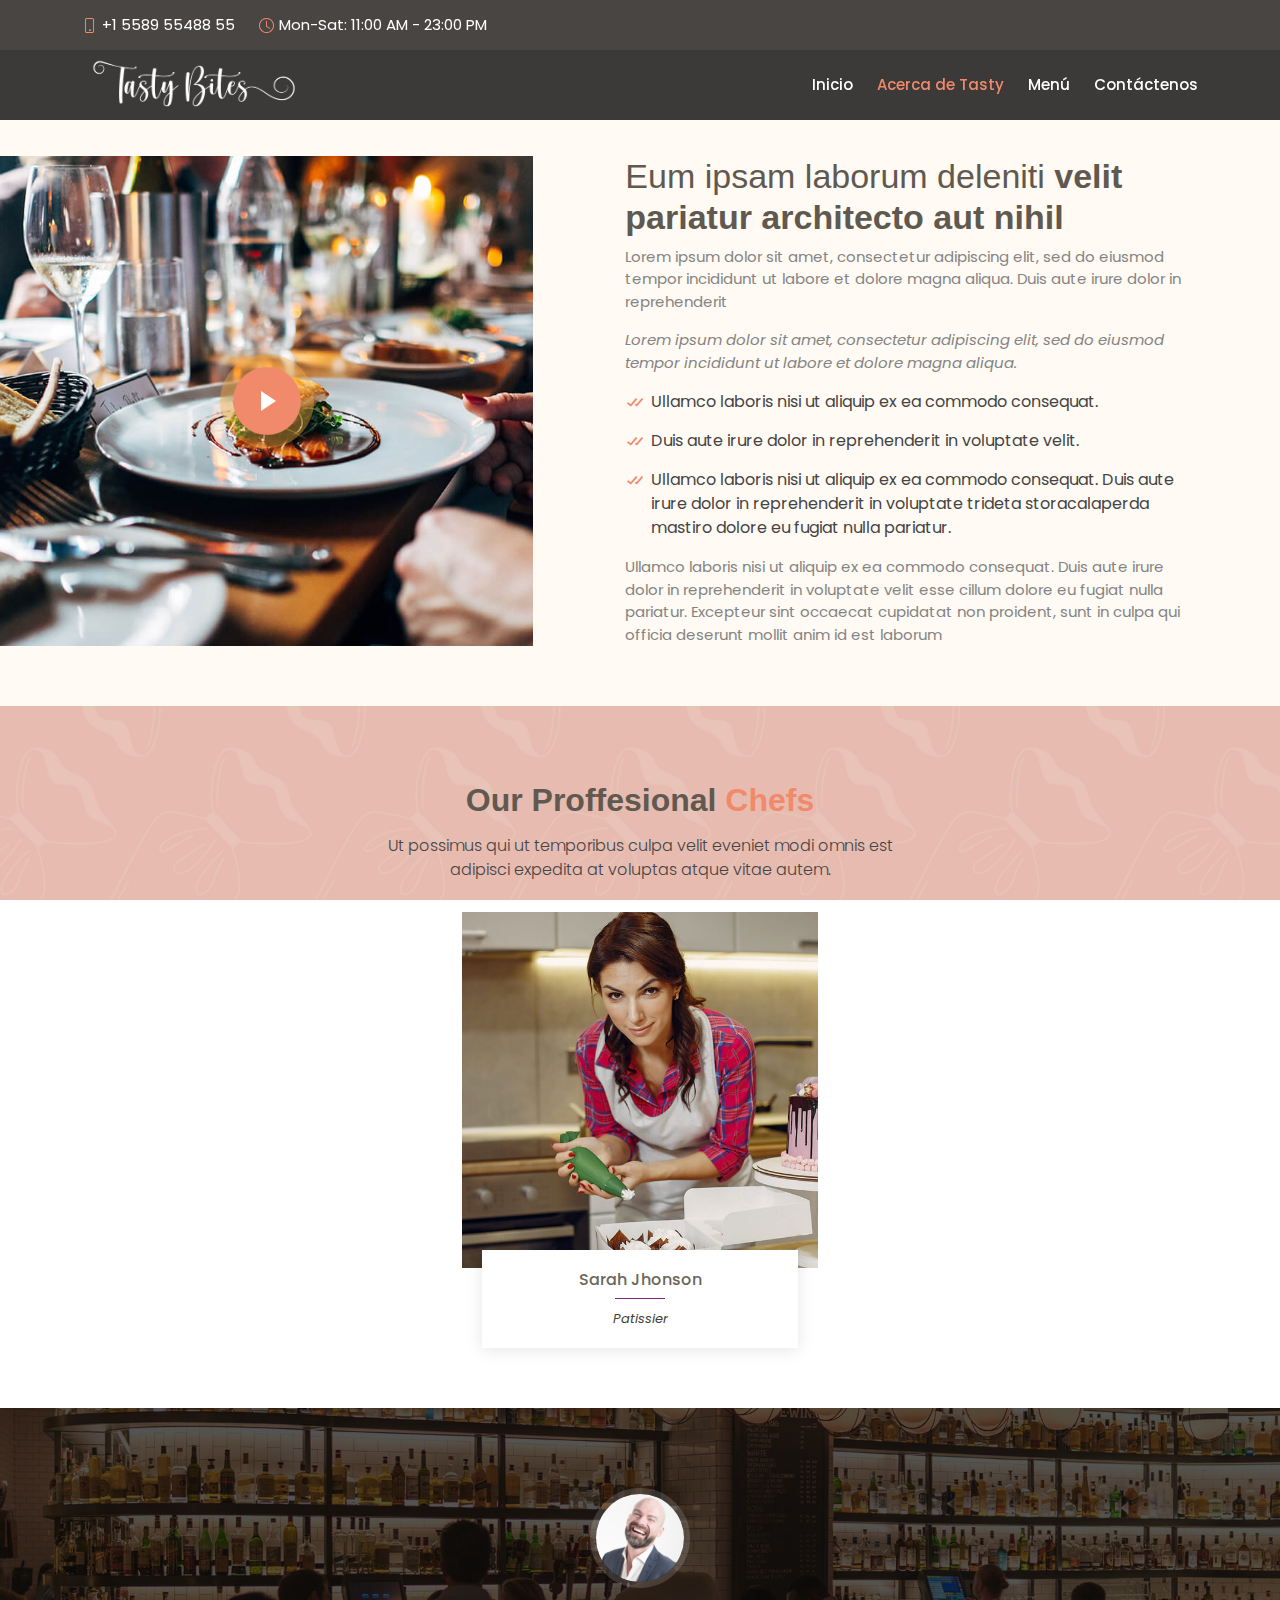
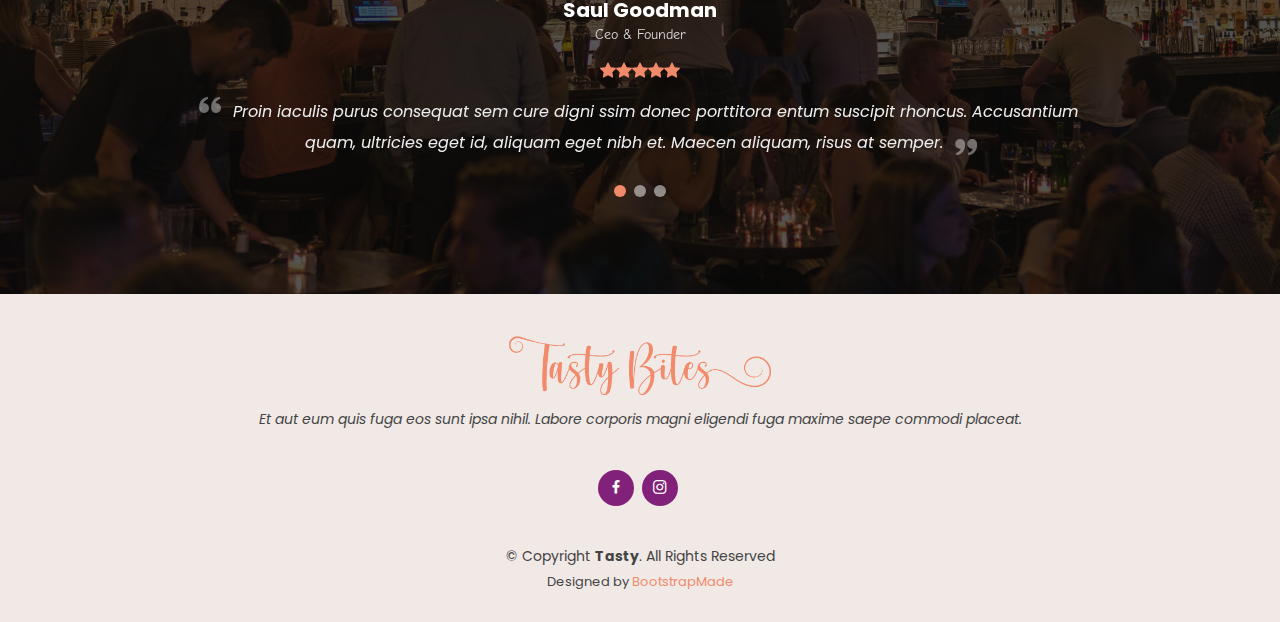
==== acerca.html @ 601a61f4 "Adding Tasty Bites Site" ====
<!DOCTYPE html>
<html lang="en">

<head>
  <meta charset="utf-8">
  <meta content="width=device-width, initial-scale=1.0" name="viewport">

  <title>Tasty Bites</title>
  <meta content="" name="description">
  <meta content="" name="keywords">

  <!-- Favicons -->
  <link href="assets/img/favicon.jpg" rel="icon">
  <link href="assets/img/apple-touch-icon.jpg" rel="apple-touch-icon">

  <!-- Google Fonts -->
  <link href="https://fonts.googleapis.com/css?family=Poppins:300,300i,400,400i,600,600i,700,700i|Satisfy|Comic+Neue:300,300i,400,400i,700,700i" rel="stylesheet">

  <!-- Vendor CSS Files -->
  <link href="assets/vendor/animate.css/animate.min.css" rel="stylesheet">
  <link href="assets/vendor/bootstrap/css/bootstrap.min.css" rel="stylesheet">
  <link href="assets/vendor/bootstrap-icons/bootstrap-icons.css" rel="stylesheet">
  <link href="assets/vendor/boxicons/css/boxicons.min.css" rel="stylesheet">
  <link href="assets/vendor/glightbox/css/glightbox.min.css" rel="stylesheet">
  <link href="assets/vendor/swiper/swiper-bundle.min.css" rel="stylesheet">

  <!-- Template Main CSS File -->
  <link href="assets/css/style.css" rel="stylesheet">

</head>

<body>

  <!-- ======= Top Bar ======= -->
  <section id="topbar" class="d-flex align-items-center fixed-top ">
    <div class="container-fluid container-xl d-flex align-items-center justify-content-center justify-content-lg-start">
      <i class="bi bi-phone d-flex align-items-center"><span>+1 5589 55488 55</span></i>
      <i class="bi bi-clock ms-4 d-none d-lg-flex align-items-center"><span>Mon-Sat: 11:00 AM - 23:00 PM</span></i>
    </div>
  </section>

  <!-- ======= Header ======= -->
  <header id="header" class="fixed-top d-flex align-items-center ">
    <div class="container-fluid container-xl d-flex align-items-center justify-content-between">

      <div class="logo me-auto">
        <a href="index.html"><img src="assets/img/Tasty_Bites_Header_Logo.png" alt="" class="img-fluid"></a>
      </div>

      <nav id="navbar" class="navbar order-last order-lg-0">
        <ul>
          <li><a class="nav-link scrollto " href="index.html">Inicio</a></li>
          <li><a class="nav-link scrollto" href="#about">Acerca de Tasty</a></li>
          <li><a class="nav-link scrollto" href="menu.html">Menú</a></li>
          <li><a class="nav-link scrollto" href="contacto.html">Contáctenos</a></li>
        </ul>
        <i class="bi bi-list mobile-nav-toggle"></i>
      </nav><!-- .navbar -->

    </div>
  </header><!-- End Header -->

  <main id="main">

    <!-- ======= About Section ======= -->
    <section id="about" class="about">
      <div class="container-fluid pt-5">

        <div class="row pt-5">

          <div class="col-lg-5 align-items-stretch video-box" style='background-image: url("assets/img/about.jpg");'>
            <a href="https://www.youtube.com/watch?v=jDDaplaOz7Q" class="venobox play-btn mb-4" data-vbtype="video" data-autoplay="true"></a>
          </div>

          <div class="col-lg-7 d-flex flex-column justify-content-center align-items-stretch">

            <div class="content">
              <h3>Eum ipsam laborum deleniti <strong>velit pariatur architecto aut nihil</strong></h3>
              <p>
                Lorem ipsum dolor sit amet, consectetur adipiscing elit, sed do eiusmod tempor incididunt ut labore et dolore magna aliqua. Duis aute irure dolor in reprehenderit
              </p>
              <p class="fst-italic">
                Lorem ipsum dolor sit amet, consectetur adipiscing elit, sed do eiusmod tempor incididunt ut labore et dolore
                magna aliqua.
              </p>
              <ul>
                <li><i class="bx bx-check-double"></i> Ullamco laboris nisi ut aliquip ex ea commodo consequat.</li>
                <li><i class="bx bx-check-double"></i> Duis aute irure dolor in reprehenderit in voluptate velit.</li>
                <li><i class="bx bx-check-double"></i> Ullamco laboris nisi ut aliquip ex ea commodo consequat. Duis aute irure dolor in reprehenderit in voluptate trideta storacalaperda mastiro dolore eu fugiat nulla pariatur.</li>
              </ul>
              <p>
                Ullamco laboris nisi ut aliquip ex ea commodo consequat. Duis aute irure dolor in reprehenderit in voluptate
                velit esse cillum dolore eu fugiat nulla pariatur. Excepteur sint occaecat cupidatat non proident, sunt in
                culpa qui officia deserunt mollit anim id est laborum
              </p>
            </div>

          </div>

        </div>

      </div>
    </section><!-- End About Section -->

    <!-- ======= Chefs Section ======= -->
    <section id="chefs" class="chefs">
      <div class="container">

        <div class="section-title">
          <h2>Our Proffesional <span>Chefs</span></h2>
          <p>Ut possimus qui ut temporibus culpa velit eveniet modi omnis est adipisci expedita at voluptas atque vitae autem.</p>
        </div>

        <div class="row justify-content-center">

          <div class="col-lg-4 col-md-6">
            <div class="member">
              <div class="pic"><img src="assets/img/chefs/chefs-2.jpg" class="img-fluid" alt=""></div>
              <div class="member-info">
                <h4>Sarah Jhonson</h4>
                <span>Patissier</span>
              </div>
            </div>
          </div>

        </div>

      </div>
    </section><!-- End Chefs Section -->

    <!-- ======= Testimonials Section ======= -->
    <section id="testimonials" class="testimonials">
      <div class="container position-relative">

        <div class="testimonials-slider swiper" data-aos="fade-up" data-aos-delay="100">
          <div class="swiper-wrapper">

            <div class="swiper-slide">
              <div class="testimonial-item">
                <img src="assets/img/testimonials/testimonials-1.jpg" class="testimonial-img" alt="">
                <h3>Saul Goodman</h3>
                <h4>Ceo &amp; Founder</h4>
                <div class="stars">
                  <i class="bi bi-star-fill"></i><i class="bi bi-star-fill"></i><i class="bi bi-star-fill"></i><i class="bi bi-star-fill"></i><i class="bi bi-star-fill"></i>
                </div>
                <p>
                  <i class="bx bxs-quote-alt-left quote-icon-left"></i>
                  Proin iaculis purus consequat sem cure digni ssim donec porttitora entum suscipit rhoncus. Accusantium quam, ultricies eget id, aliquam eget nibh et. Maecen aliquam, risus at semper.
                  <i class="bx bxs-quote-alt-right quote-icon-right"></i>
                </p>
              </div>
            </div><!-- End testimonial item -->

            <div class="swiper-slide">
              <div class="testimonial-item">
                <img src="assets/img/testimonials/testimonials-2.jpg" class="testimonial-img" alt="">
                <h3>Sara Wilsson</h3>
                <h4>Designer</h4>
                <div class="stars">
                  <i class="bi bi-star-fill"></i><i class="bi bi-star-fill"></i><i class="bi bi-star-fill"></i><i class="bi bi-star-fill"></i><i class="bi bi-star-fill"></i>
                </div>
                <p>
                  <i class="bx bxs-quote-alt-left quote-icon-left"></i>
                  Export tempor illum tamen malis malis eram quae irure esse labore quem cillum quid cillum eram malis quorum velit fore eram velit sunt aliqua noster fugiat irure amet legam anim culpa.
                  <i class="bx bxs-quote-alt-right quote-icon-right"></i>
                </p>
              </div>
            </div><!-- End testimonial item -->

            <div class="swiper-slide">
              <div class="testimonial-item">
                <img src="assets/img/testimonials/testimonials-3.jpg" class="testimonial-img" alt="">
                <h3>Jena Karlis</h3>
                <h4>Store Owner</h4>
                <div class="stars">
                  <i class="bi bi-star-fill"></i><i class="bi bi-star-fill"></i><i class="bi bi-star-fill"></i><i class="bi bi-star-fill"></i><i class="bi bi-star-fill"></i>
                </div>
                <p>
                  <i class="bx bxs-quote-alt-left quote-icon-left"></i>
                  Enim nisi quem export duis labore cillum quae magna enim sint quorum nulla quem veniam duis minim tempor labore quem eram duis noster aute amet eram fore quis sint minim.
                  <i class="bx bxs-quote-alt-right quote-icon-right"></i>
                </p>
              </div>
            </div><!-- End testimonial item -->

          </div>
          <div class="swiper-pagination"></div>
        </div>

      </div>
    </section><!-- End Testimonials Section -->

  </main><!-- End #main -->

  <!-- ======= Footer ======= -->
  <footer id="footer">
    <div class="container">
      <div class="logo me-auto">
        <a href="index.html"><img src="assets/img/Tasty_Bites_Footer_Logo.png" alt="" class="img-fluid"></a>
      </div>
      <p>Et aut eum quis fuga eos sunt ipsa nihil. Labore corporis magni eligendi fuga maxime saepe commodi placeat.</p>
      <div class="social-links">
        <a href="#" class="facebook"><i class="bx bxl-facebook"></i></a>
        <a href="#" class="instagram"><i class="bx bxl-instagram"></i></a>
      </div>
      <div class="copyright">
        &copy; Copyright <strong><span>Tasty</span></strong>. All Rights Reserved
      </div>
      <div class="credits">
        Designed by <a href="https://bootstrapmade.com/">BootstrapMade</a>
      </div>
    </div>
  </footer><!-- End Footer -->

  <a href="#" class="back-to-top d-flex align-items-center justify-content-center"><i class="bi bi-arrow-up-short"></i></a>

  <!-- Vendor JS Files -->
  <script src="assets/vendor/bootstrap/js/bootstrap.bundle.min.js"></script>
  <script src="assets/vendor/glightbox/js/glightbox.min.js"></script>
  <script src="assets/vendor/isotope-layout/isotope.pkgd.min.js"></script>
  <script src="assets/vendor/swiper/swiper-bundle.min.js"></script>
  <script src="assets/vendor/php-email-form/validate.js"></script>

  <!-- Template Main JS File -->
  <script src="assets/js/main.js"></script>

</body>

</html>
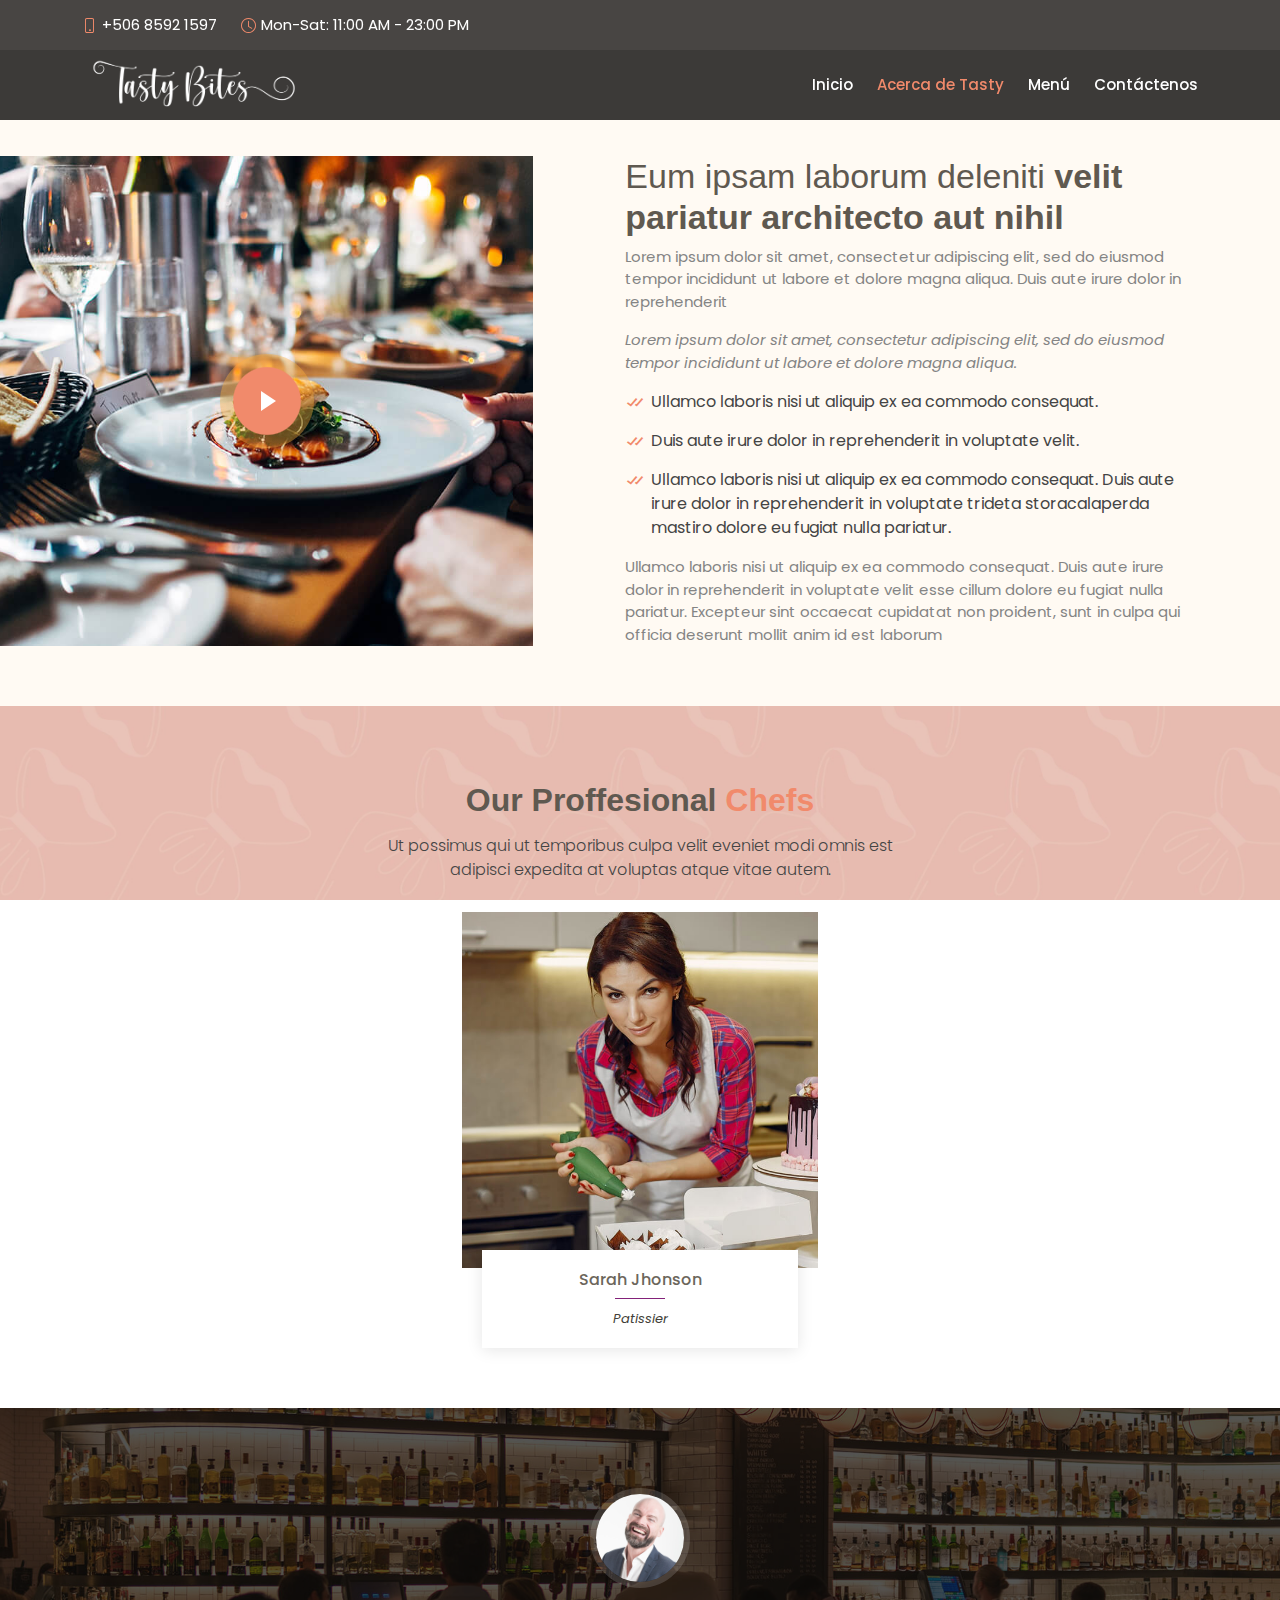
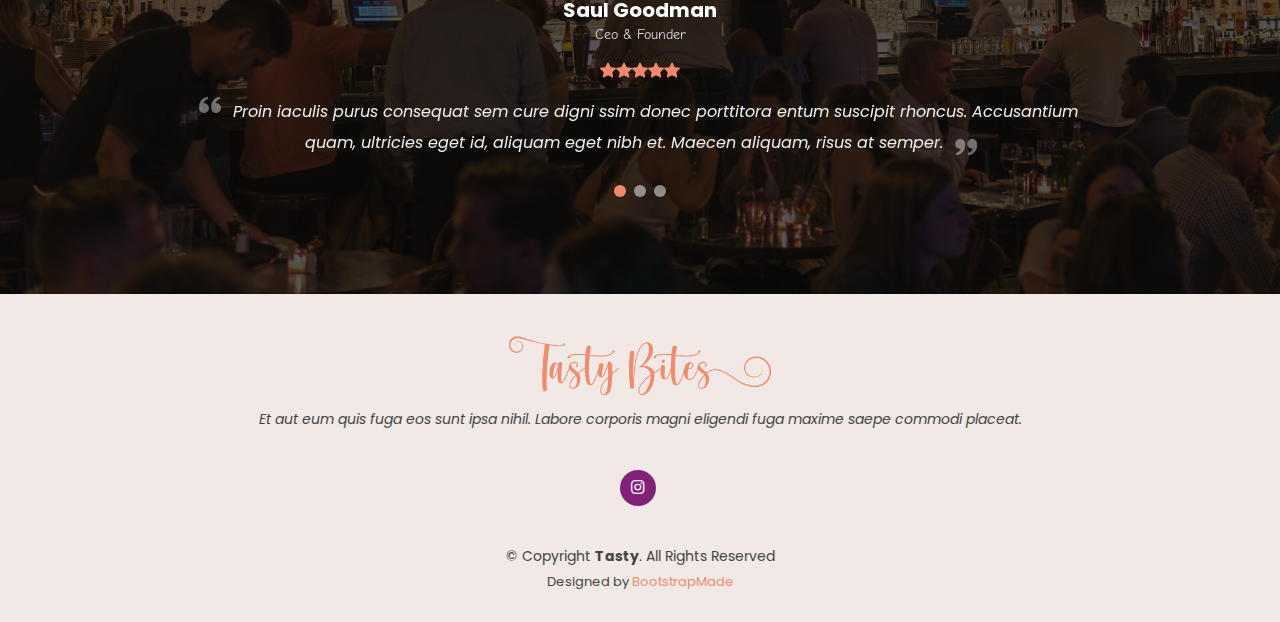
==== commit 5a66e15f: "Rest API" ====
--- a/acerca.html
+++ b/acerca.html
@@ -34,7 +34,7 @@
   <!-- ======= Top Bar ======= -->
   <section id="topbar" class="d-flex align-items-center fixed-top ">
     <div class="container-fluid container-xl d-flex align-items-center justify-content-center justify-content-lg-start">
-      <i class="bi bi-phone d-flex align-items-center"><span>+1 5589 55488 55</span></i>
+      <i class="bi bi-phone d-flex align-items-center"><span>+506 8592 1597</span></i>
       <i class="bi bi-clock ms-4 d-none d-lg-flex align-items-center"><span>Mon-Sat: 11:00 AM - 23:00 PM</span></i>
     </div>
   </section>
@@ -200,8 +200,7 @@
       </div>
       <p>Et aut eum quis fuga eos sunt ipsa nihil. Labore corporis magni eligendi fuga maxime saepe commodi placeat.</p>
       <div class="social-links">
-        <a href="#" class="facebook"><i class="bx bxl-facebook"></i></a>
-        <a href="#" class="instagram"><i class="bx bxl-instagram"></i></a>
+        <a href="https://www.instagram.com/tastybites_cr/" target="_blank" class="instagram"><i class="bx bxl-instagram"></i></a>
       </div>
       <div class="copyright">
         &copy; Copyright <strong><span>Tasty</span></strong>. All Rights Reserved
--- a/assets/css/style.css
+++ b/assets/css/style.css
@@ -1509,5 +1509,6 @@
 }
 
 #map {
-  height: 100%;
+  width: 100%;
+  height: 300px;
 }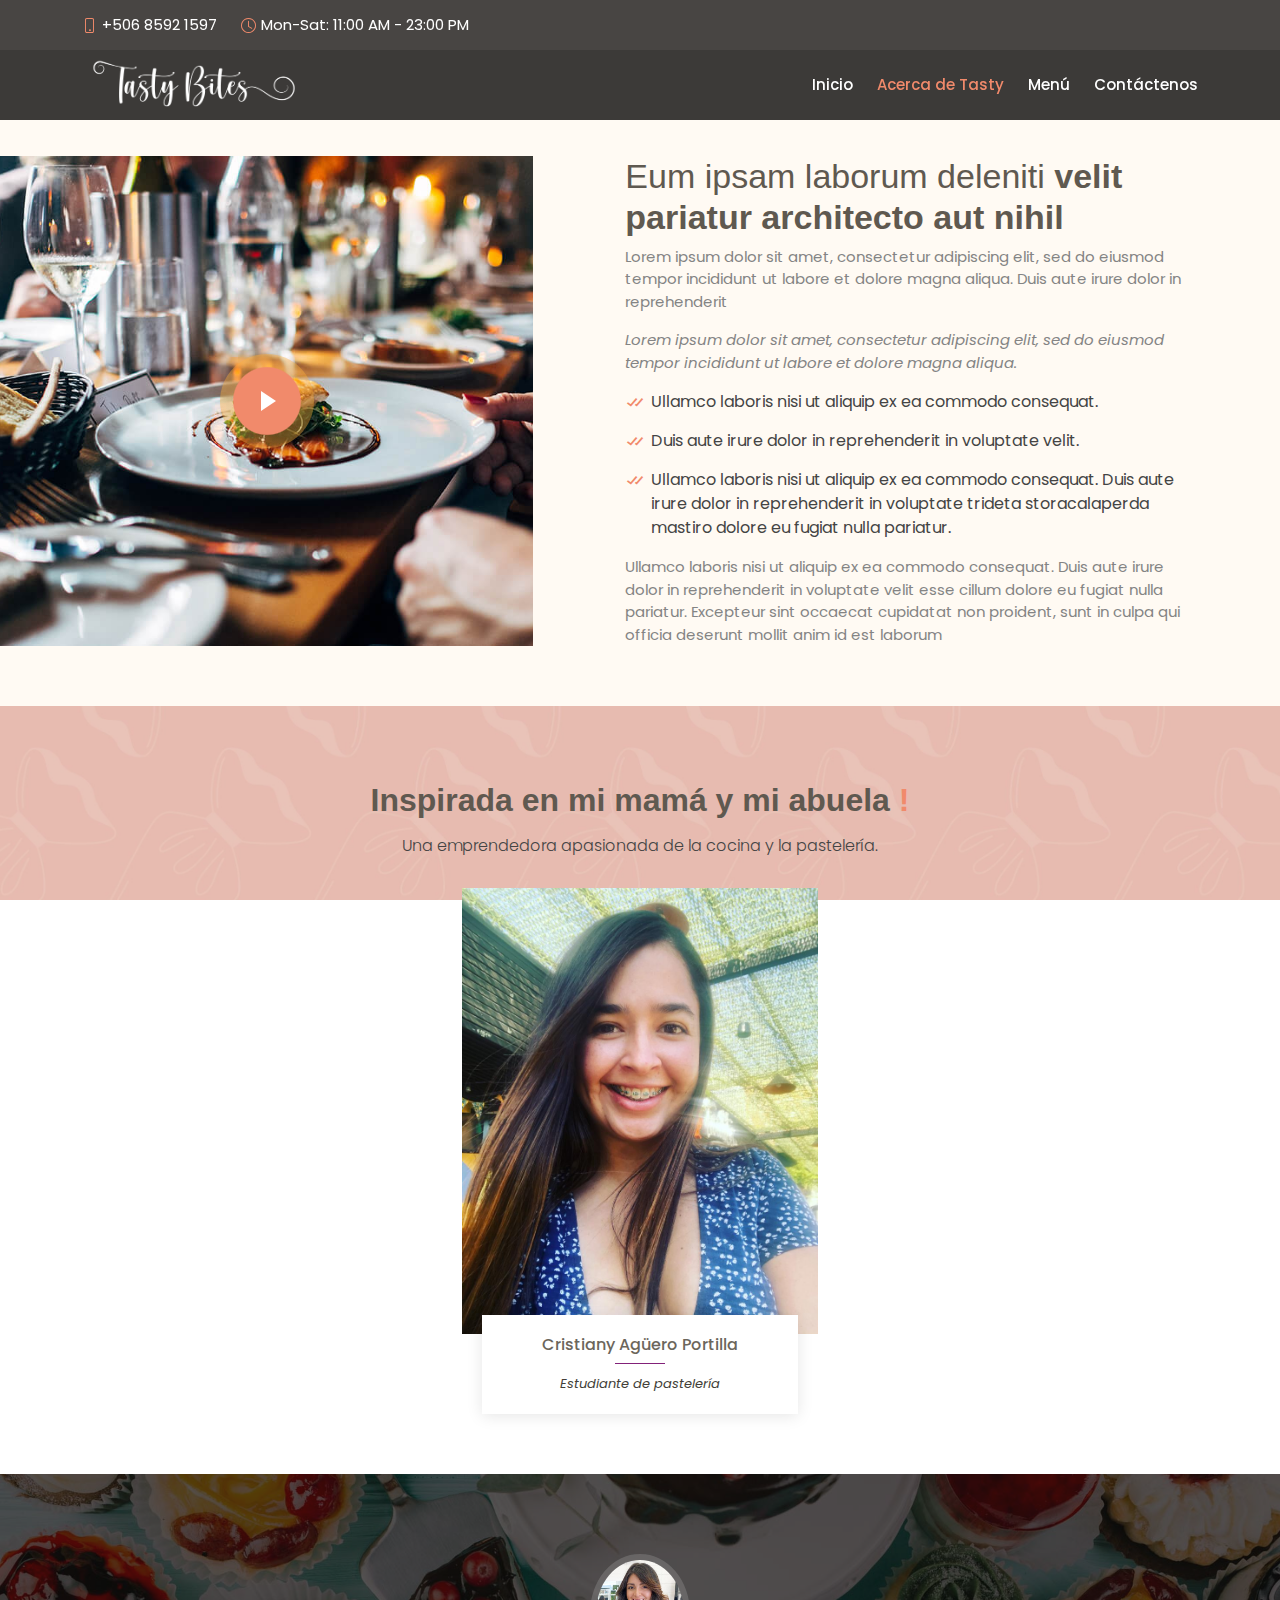
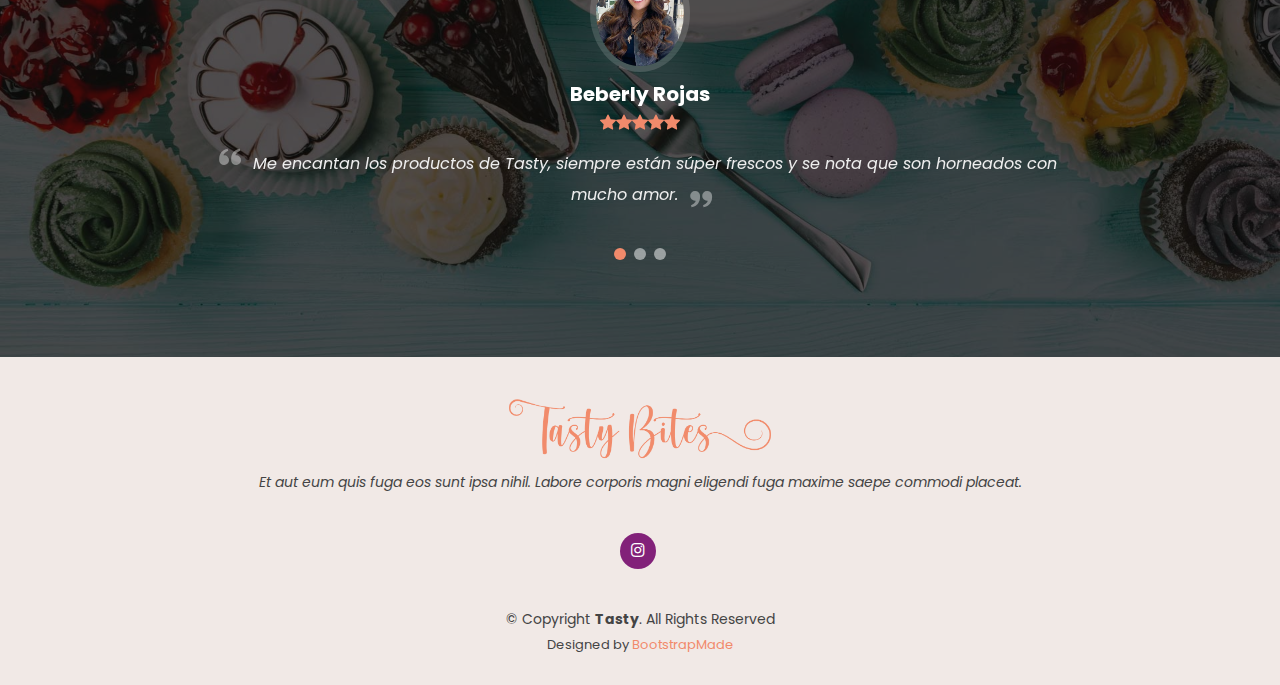
==== commit 6d5b9ba2: "agregando contenido" ====
--- a/acerca.html
+++ b/acerca.html
@@ -107,18 +107,18 @@
       <div class="container">
 
         <div class="section-title">
-          <h2>Our Proffesional <span>Chefs</span></h2>
-          <p>Ut possimus qui ut temporibus culpa velit eveniet modi omnis est adipisci expedita at voluptas atque vitae autem.</p>
+          <h2>Inspirada en mi mamá y mi abuela <span>!</span></h2>
+          <p>Una emprendedora apasionada de la cocina y la pastelería.</p>
         </div>
 
         <div class="row justify-content-center">
 
           <div class="col-lg-4 col-md-6">
             <div class="member">
-              <div class="pic"><img src="assets/img/chefs/chefs-2.jpg" class="img-fluid" alt=""></div>
+              <div class="pic"><img src="assets/img/Cris.jpeg" class="img-fluid" alt=""></div>
               <div class="member-info">
-                <h4>Sarah Jhonson</h4>
-                <span>Patissier</span>
+                <h4>Cristiany Ag&uuml;ero Portilla</h4>
+                <span>Estudiante de pastelería</span>
               </div>
             </div>
           </div>
@@ -137,15 +137,14 @@
 
             <div class="swiper-slide">
               <div class="testimonial-item">
-                <img src="assets/img/testimonials/testimonials-1.jpg" class="testimonial-img" alt="">
-                <h3>Saul Goodman</h3>
-                <h4>Ceo &amp; Founder</h4>
+                <img src="assets/img/testimonials/Beb.jpeg" class="testimonial-img" alt="">
+                <h3>Beberly Rojas</h3>
                 <div class="stars">
                   <i class="bi bi-star-fill"></i><i class="bi bi-star-fill"></i><i class="bi bi-star-fill"></i><i class="bi bi-star-fill"></i><i class="bi bi-star-fill"></i>
                 </div>
                 <p>
                   <i class="bx bxs-quote-alt-left quote-icon-left"></i>
-                  Proin iaculis purus consequat sem cure digni ssim donec porttitora entum suscipit rhoncus. Accusantium quam, ultricies eget id, aliquam eget nibh et. Maecen aliquam, risus at semper.
+                    Me encantan los productos de Tasty, siempre están súper frescos y se nota que son horneados con mucho amor.
                   <i class="bx bxs-quote-alt-right quote-icon-right"></i>
                 </p>
               </div>
@@ -153,15 +152,14 @@
 
             <div class="swiper-slide">
               <div class="testimonial-item">
-                <img src="assets/img/testimonials/testimonials-2.jpg" class="testimonial-img" alt="">
-                <h3>Sara Wilsson</h3>
-                <h4>Designer</h4>
+                <img src="assets/img/testimonials/Daniel.jpeg" class="testimonial-img" alt="">
+                <h3>Daniel Gonzáles</h3>
                 <div class="stars">
                   <i class="bi bi-star-fill"></i><i class="bi bi-star-fill"></i><i class="bi bi-star-fill"></i><i class="bi bi-star-fill"></i><i class="bi bi-star-fill"></i>
                 </div>
                 <p>
                   <i class="bx bxs-quote-alt-left quote-icon-left"></i>
-                  Export tempor illum tamen malis malis eram quae irure esse labore quem cillum quid cillum eram malis quorum velit fore eram velit sunt aliqua noster fugiat irure amet legam anim culpa.
+                    Tasty Bites siempre será la primera opción de mi familia, desde la primera vez que probamos el pie de Limón (nuestro favorito) decidimos siempre pedir para ocasiones especiales.
                   <i class="bx bxs-quote-alt-right quote-icon-right"></i>
                 </p>
               </div>
@@ -170,8 +168,7 @@
             <div class="swiper-slide">
               <div class="testimonial-item">
                 <img src="assets/img/testimonials/testimonials-3.jpg" class="testimonial-img" alt="">
-                <h3>Jena Karlis</h3>
-                <h4>Store Owner</h4>
+                <h3>María Fernanda Espinoza</h3>
                 <div class="stars">
                   <i class="bi bi-star-fill"></i><i class="bi bi-star-fill"></i><i class="bi bi-star-fill"></i><i class="bi bi-star-fill"></i><i class="bi bi-star-fill"></i>
                 </div>
--- a/assets/css/style.css
+++ b/assets/css/style.css
@@ -1,13 +1,3 @@
-/**
-* Template Name: Delicious - v4.8.0
-* Template URL: https://bootstrapmade.com/delicious-free-restaurant-bootstrap-theme/
-* Author: BootstrapMade.com
-* License: https://bootstrapmade.com/license/
-*/
-
-/*--------------------------------------------------------------
-# General
---------------------------------------------------------------*/
 body {
   font-family: "Poppins", sans-serif;
   color: #444444;
@@ -1076,6 +1066,7 @@
   overflow: hidden;
   border-right: 3px solid #fff;
   border-bottom: 3px solid #fff;
+  height: 260px;
 }
 
 .gallery .gallery-item img {
@@ -1196,7 +1187,7 @@
 --------------------------------------------------------------*/
 .testimonials {
   padding: 80px 0;
-  background: url("../img/testimonials-bg.jpg") no-repeat;
+  background: url("../img/background2.jpg") no-repeat;
   background-position: center center;
   background-size: cover;
   position: relative;
@@ -1310,6 +1301,16 @@
 
 .contact .info {
   background: #fff;
+}
+
+.contact .info.hours {
+  margin-top: 1.5rem;
+}
+
+@media (min-width: 768px) {
+.contact .info.hours {
+    margin:0;
+}
 }
 
 .contact .info i {
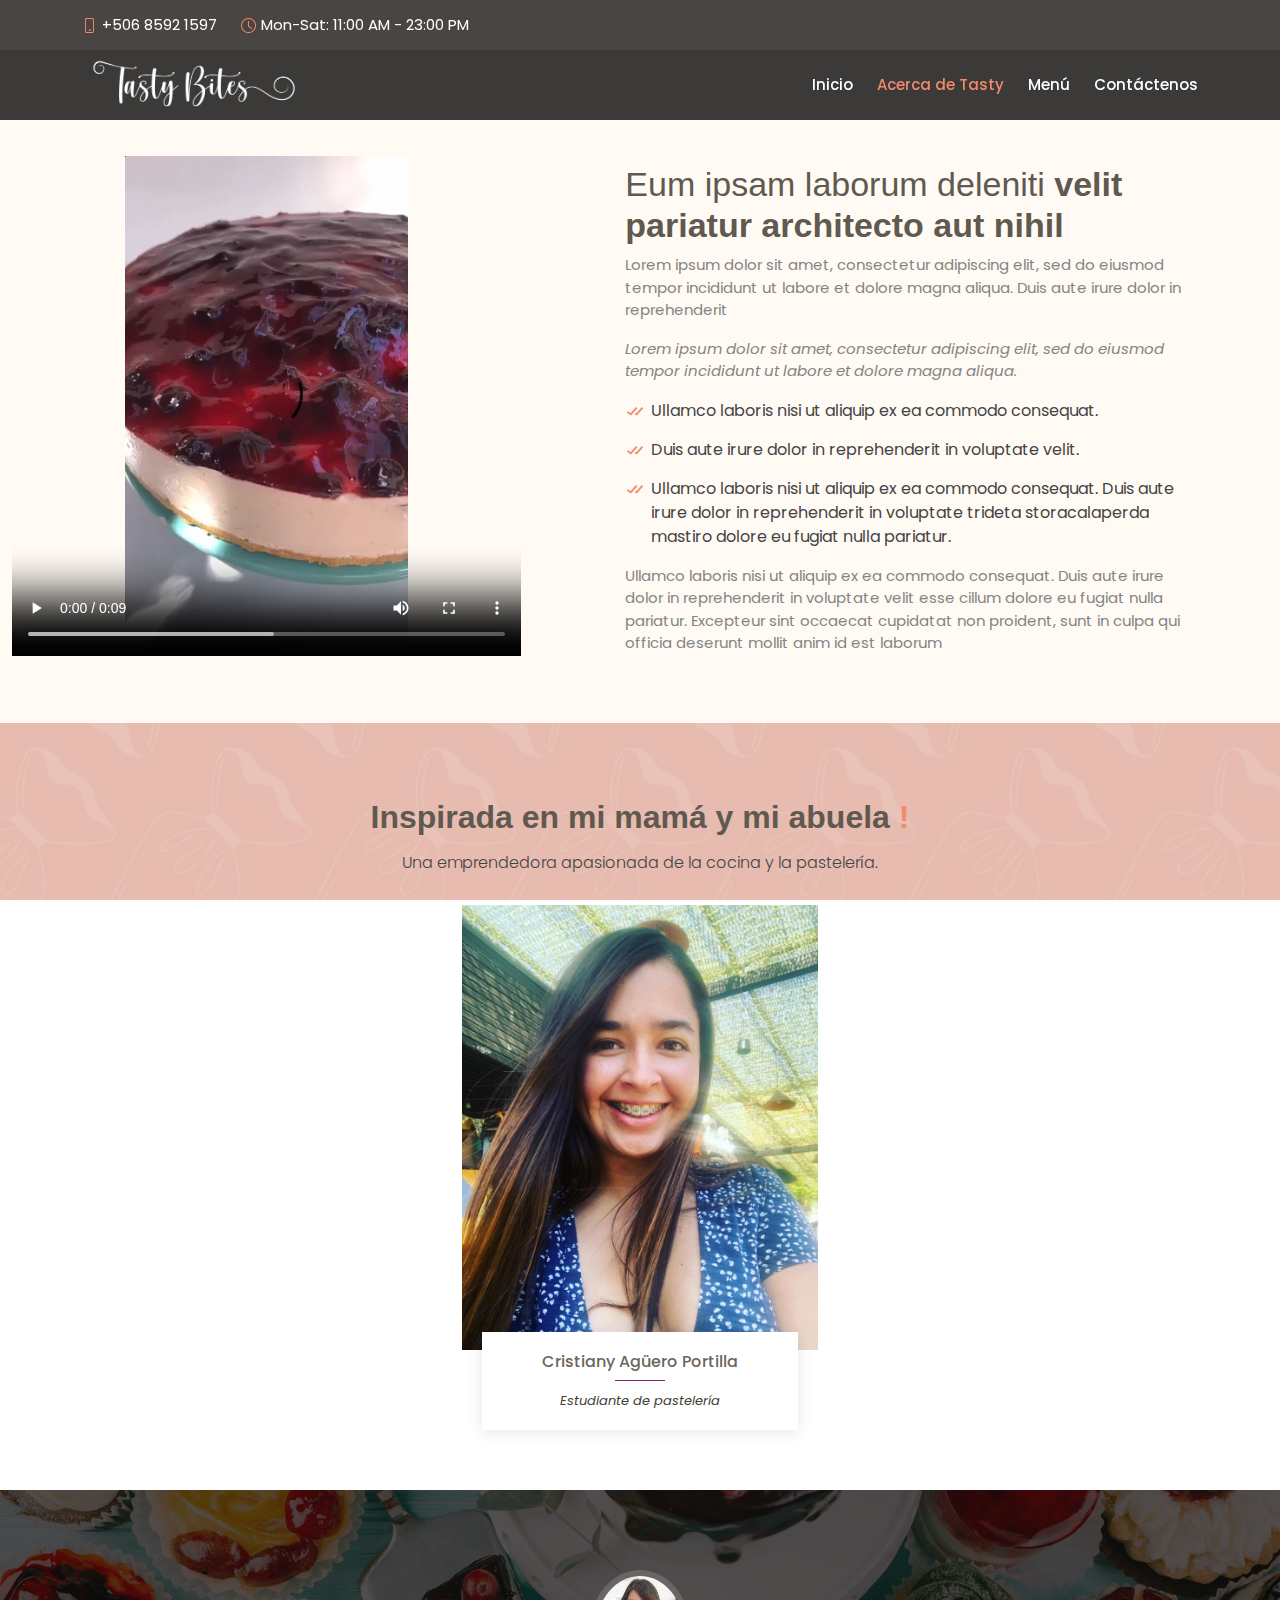
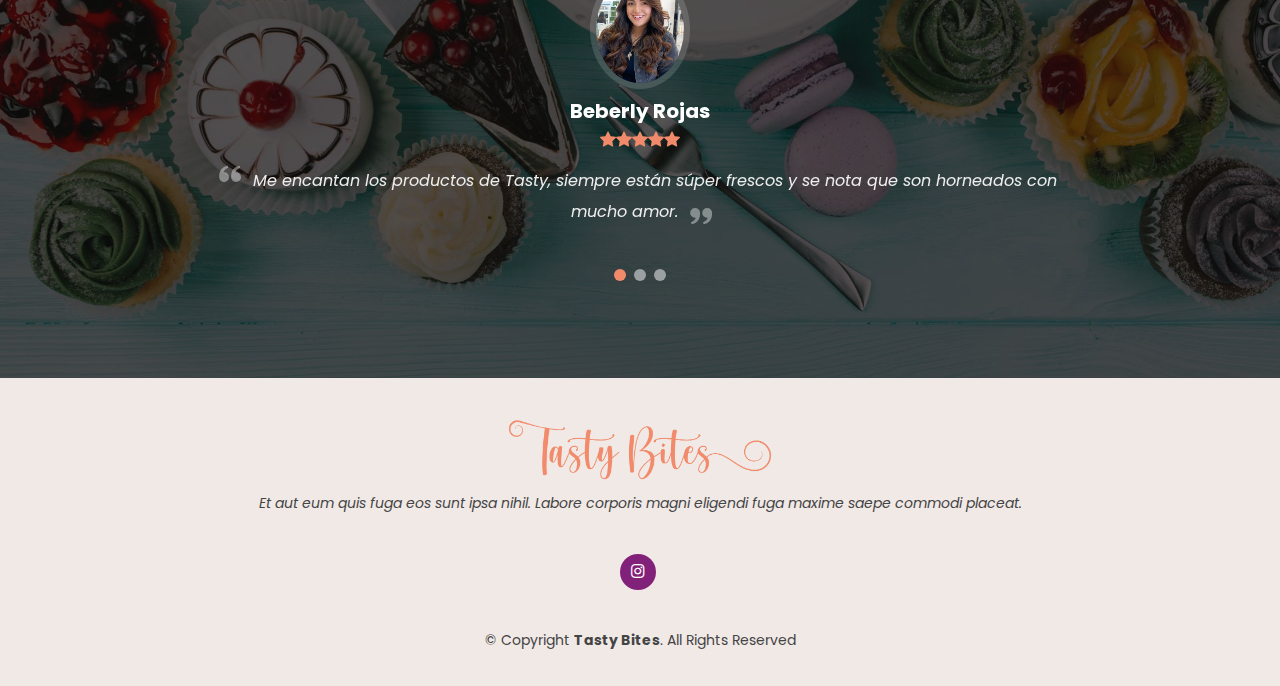
==== commit 25cd2335: "cambios" ====
--- a/acerca.html
+++ b/acerca.html
@@ -68,8 +68,11 @@
 
         <div class="row pt-5">
 
-          <div class="col-lg-5 align-items-stretch video-box" style='background-image: url("assets/img/about.jpg");'>
-            <a href="https://www.youtube.com/watch?v=jDDaplaOz7Q" class="venobox play-btn mb-4" data-vbtype="video" data-autoplay="true"></a>
+          <div class="col-lg-5 align-items-stretch video-box" >
+            <video width="100%" height="500" controls>
+              <source src="/assets/img/video1.mp4" type="video/mp4">
+            Your browser does not support the video tag.
+            </video>
           </div>
 
           <div class="col-lg-7 d-flex flex-column justify-content-center align-items-stretch">
@@ -167,14 +170,14 @@
 
             <div class="swiper-slide">
               <div class="testimonial-item">
-                <img src="assets/img/testimonials/testimonials-3.jpg" class="testimonial-img" alt="">
+                <img src="assets/img/testimonials/Fer.jpeg" class="testimonial-img" alt="">
                 <h3>María Fernanda Espinoza</h3>
                 <div class="stars">
                   <i class="bi bi-star-fill"></i><i class="bi bi-star-fill"></i><i class="bi bi-star-fill"></i><i class="bi bi-star-fill"></i><i class="bi bi-star-fill"></i>
                 </div>
                 <p>
                   <i class="bx bxs-quote-alt-left quote-icon-left"></i>
-                  Enim nisi quem export duis labore cillum quae magna enim sint quorum nulla quem veniam duis minim tempor labore quem eram duis noster aute amet eram fore quis sint minim.
+                    Tasty Bites, quiero extender mi agradecimiento ya que gracias a sus deliciosas recetas caseras puedo disfrutar con mis seres queridos y  recordar que un delicioso postre  nos trae una dulce satisfacción.
                   <i class="bx bxs-quote-alt-right quote-icon-right"></i>
                 </p>
               </div>
@@ -200,10 +203,7 @@
         <a href="https://www.instagram.com/tastybites_cr/" target="_blank" class="instagram"><i class="bx bxl-instagram"></i></a>
       </div>
       <div class="copyright">
-        &copy; Copyright <strong><span>Tasty</span></strong>. All Rights Reserved
-      </div>
-      <div class="credits">
-        Designed by <a href="https://bootstrapmade.com/">BootstrapMade</a>
+        &copy; Copyright <strong><span>Tasty Bites</span></strong>. All Rights Reserved
       </div>
     </div>
   </footer><!-- End Footer -->
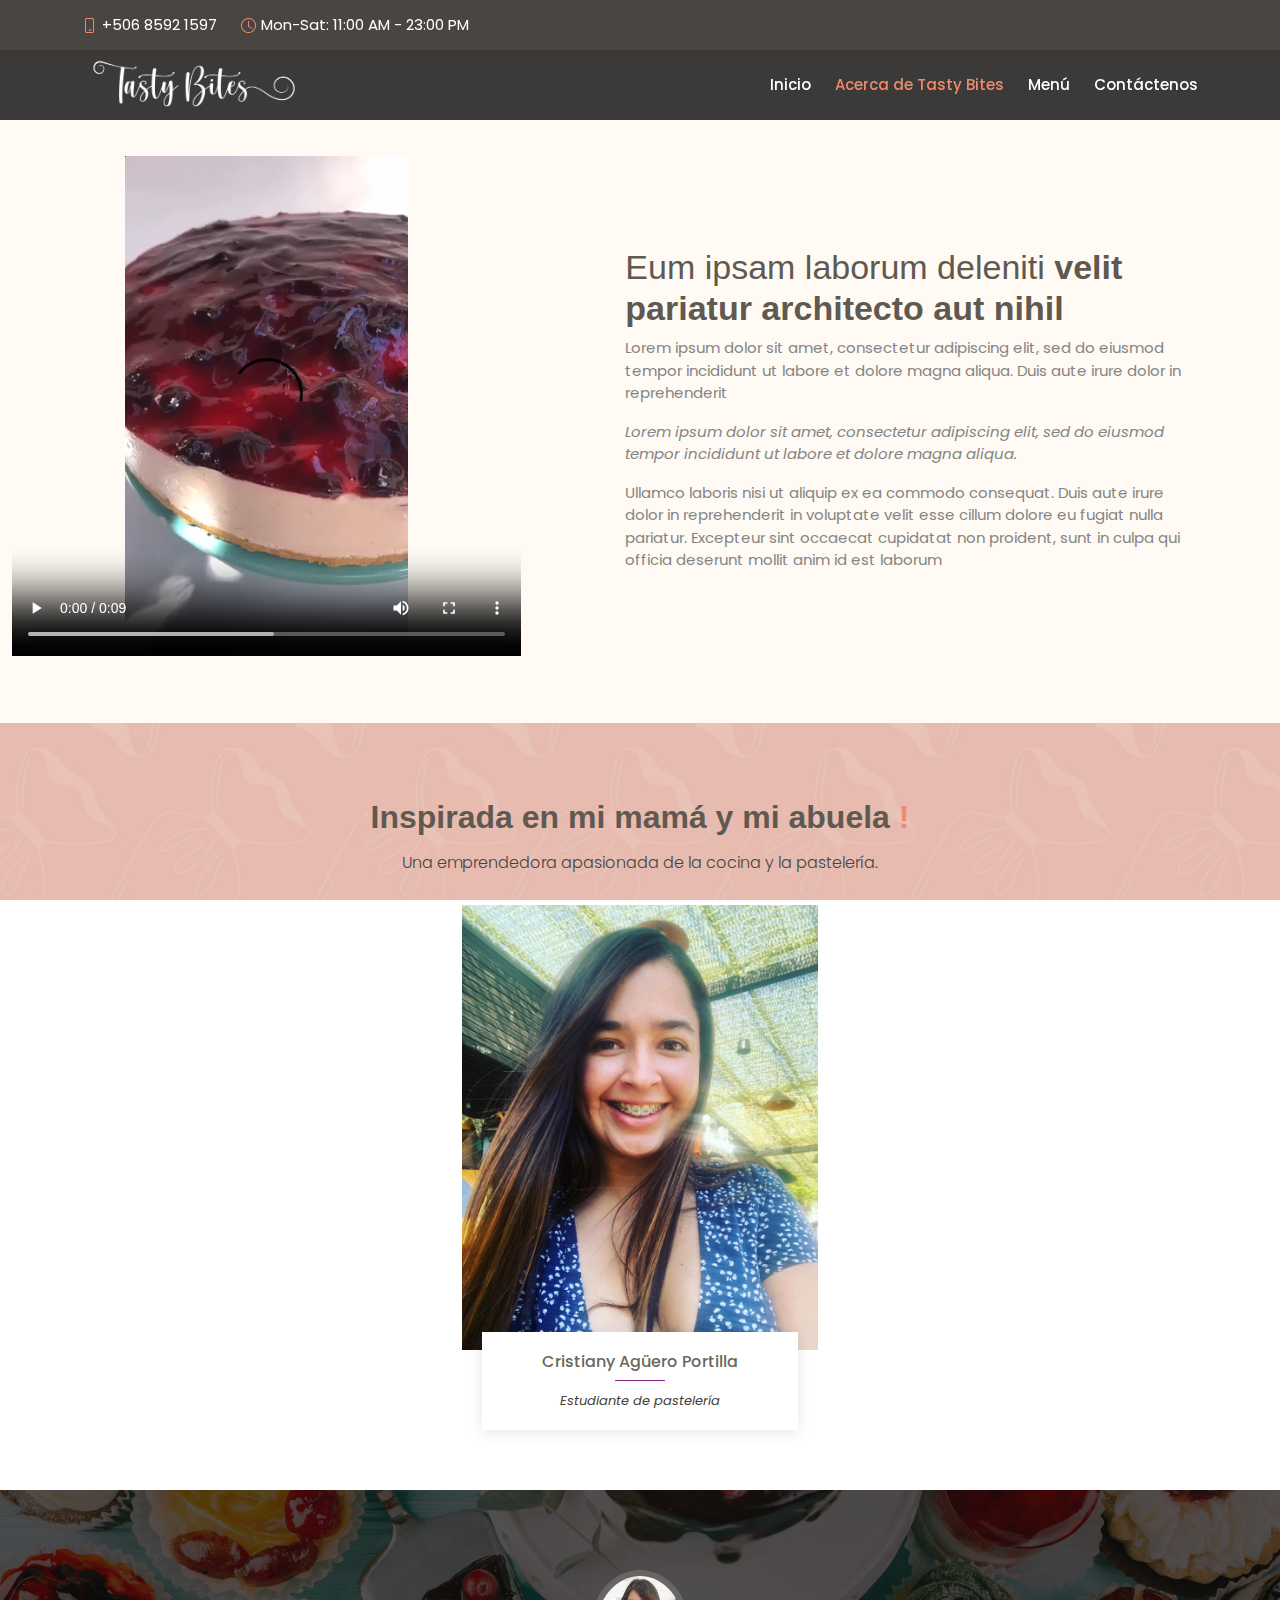
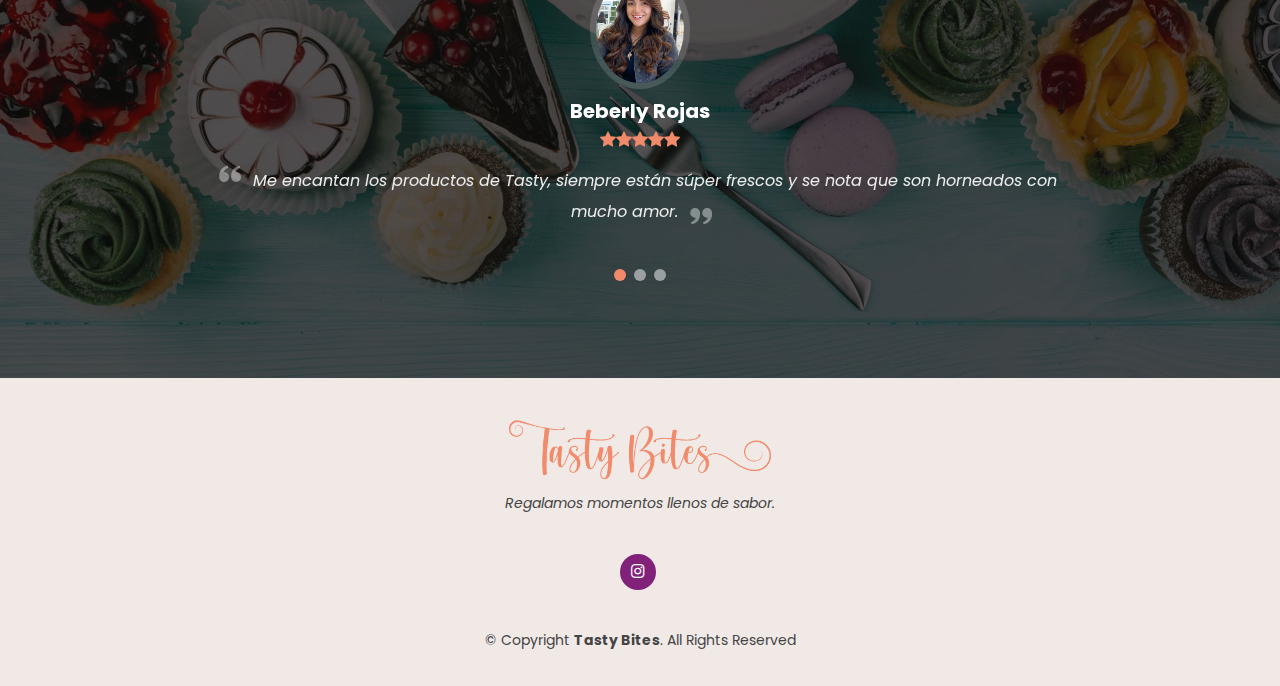
==== commit 251219bc: "last changes content" ====
--- a/acerca.html
+++ b/acerca.html
@@ -50,7 +50,7 @@
       <nav id="navbar" class="navbar order-last order-lg-0">
         <ul>
           <li><a class="nav-link scrollto " href="index.html">Inicio</a></li>
-          <li><a class="nav-link scrollto" href="#about">Acerca de Tasty</a></li>
+          <li><a class="nav-link scrollto" href="#about">Acerca de Tasty Bites</a></li>
           <li><a class="nav-link scrollto" href="menu.html">Menú</a></li>
           <li><a class="nav-link scrollto" href="contacto.html">Contáctenos</a></li>
         </ul>
@@ -86,11 +86,6 @@
                 Lorem ipsum dolor sit amet, consectetur adipiscing elit, sed do eiusmod tempor incididunt ut labore et dolore
                 magna aliqua.
               </p>
-              <ul>
-                <li><i class="bx bx-check-double"></i> Ullamco laboris nisi ut aliquip ex ea commodo consequat.</li>
-                <li><i class="bx bx-check-double"></i> Duis aute irure dolor in reprehenderit in voluptate velit.</li>
-                <li><i class="bx bx-check-double"></i> Ullamco laboris nisi ut aliquip ex ea commodo consequat. Duis aute irure dolor in reprehenderit in voluptate trideta storacalaperda mastiro dolore eu fugiat nulla pariatur.</li>
-              </ul>
               <p>
                 Ullamco laboris nisi ut aliquip ex ea commodo consequat. Duis aute irure dolor in reprehenderit in voluptate
                 velit esse cillum dolore eu fugiat nulla pariatur. Excepteur sint occaecat cupidatat non proident, sunt in
@@ -198,7 +193,7 @@
       <div class="logo me-auto">
         <a href="index.html"><img src="assets/img/Tasty_Bites_Footer_Logo.png" alt="" class="img-fluid"></a>
       </div>
-      <p>Et aut eum quis fuga eos sunt ipsa nihil. Labore corporis magni eligendi fuga maxime saepe commodi placeat.</p>
+      <p>Regalamos momentos llenos de sabor.</p>
       <div class="social-links">
         <a href="https://www.instagram.com/tastybites_cr/" target="_blank" class="instagram"><i class="bx bxl-instagram"></i></a>
       </div>
--- a/assets/css/style.css
+++ b/assets/css/style.css
@@ -377,6 +377,7 @@
 
 #hero .carousel-content {
   text-align: center;
+  padding: 0 25px;
 }
 
 #hero h2 {
@@ -774,6 +775,17 @@
 /*--------------------------------------------------------------
 # Whu Us
 --------------------------------------------------------------*/
+
+@media (max-width: 768px) {
+  section.why-us {
+    padding:0;
+  }
+}
+
+section.why-us {
+  padding: 60px 0;
+}
+
 .why-us .box {
   padding: 30px;
   box-shadow: 0px 2px 15px rgba(0, 0, 0, 0.1);
@@ -816,8 +828,14 @@
   color: #fff;
 }
 
+@media (max-width: 768px) {
+  section.why-us {
+    padding: 25px 25px 0;
+  }
+}
+
 .mainContent {
-  padding: 0 100px;
+  padding: 25px 0;
 }
 
 /*--------------------------------------------------------------
@@ -971,6 +989,10 @@
   position: relative;
 }
 
+.events .evetosImage {
+  max-width: 500px;
+}
+
 .events::before {
   content: "";
   position: absolute;
@@ -1066,7 +1088,6 @@
   overflow: hidden;
   border-right: 3px solid #fff;
   border-bottom: 3px solid #fff;
-  height: 260px;
 }
 
 .gallery .gallery-item img {
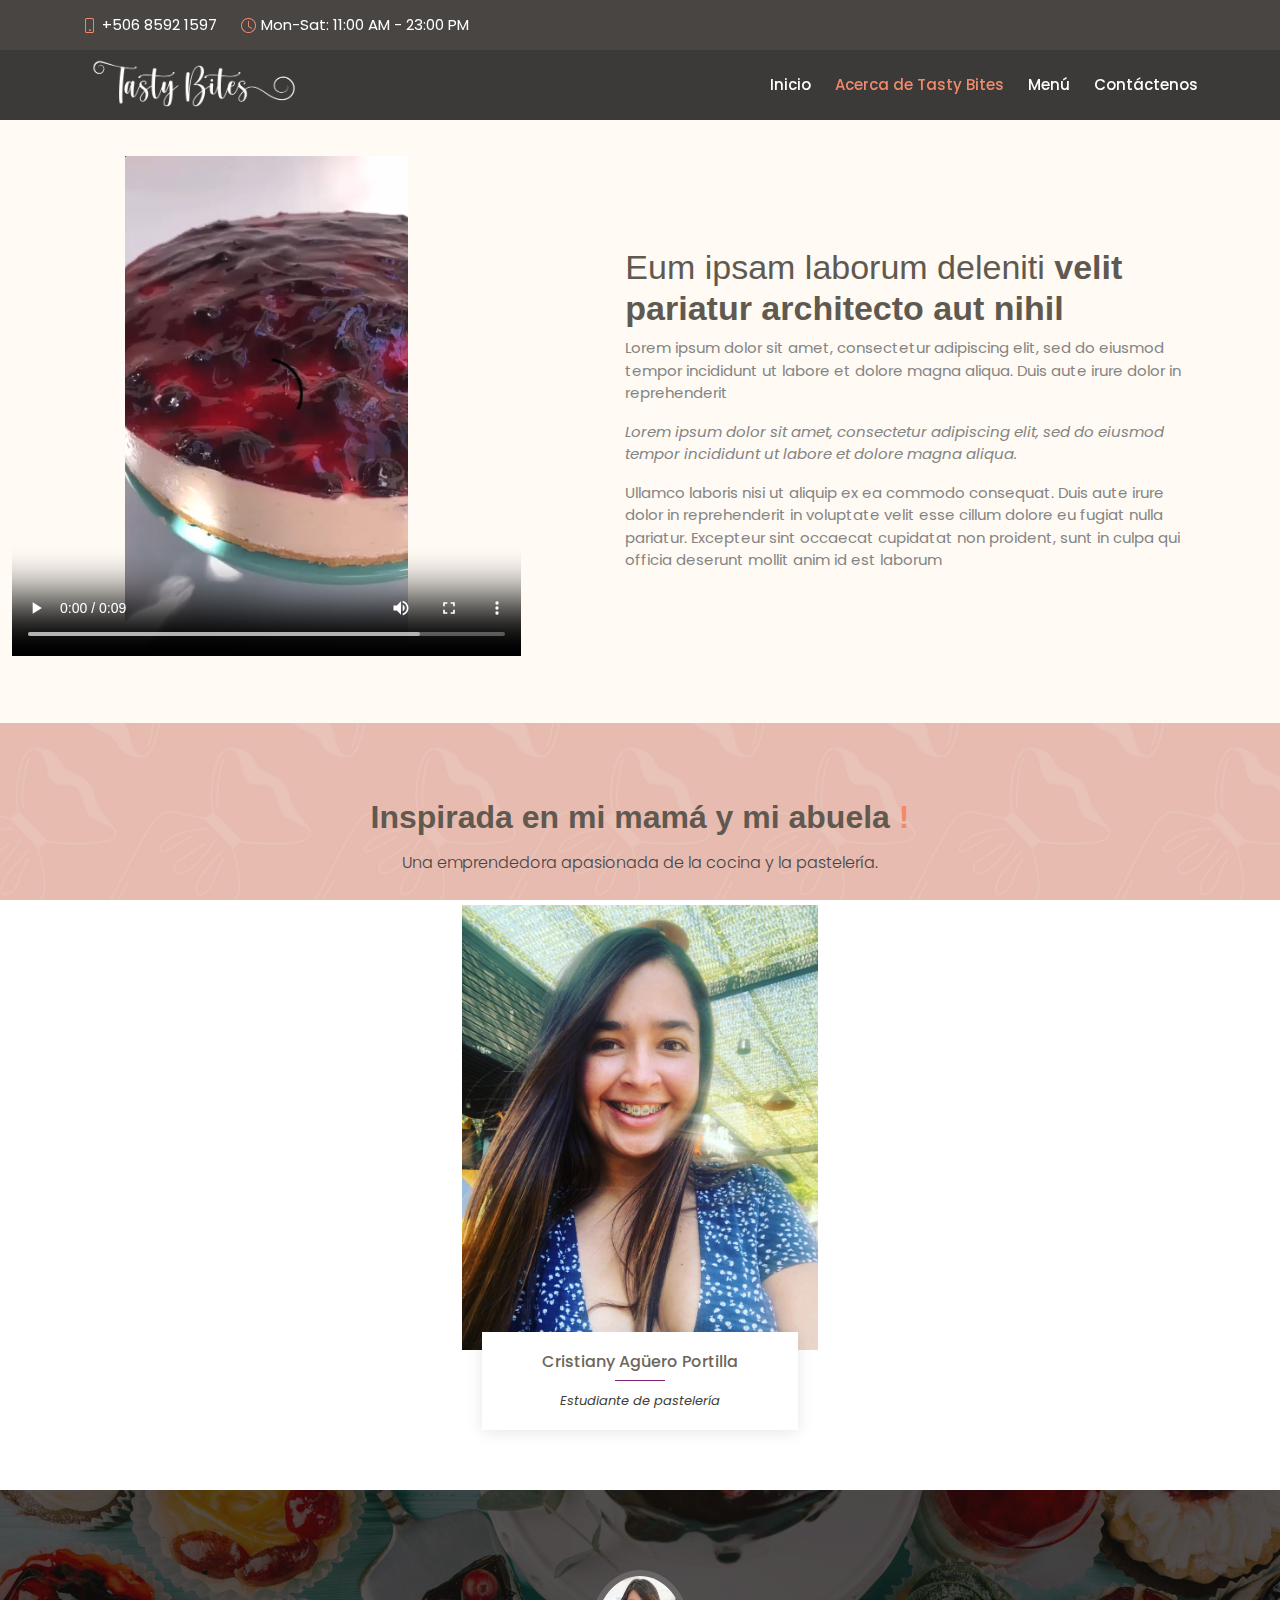
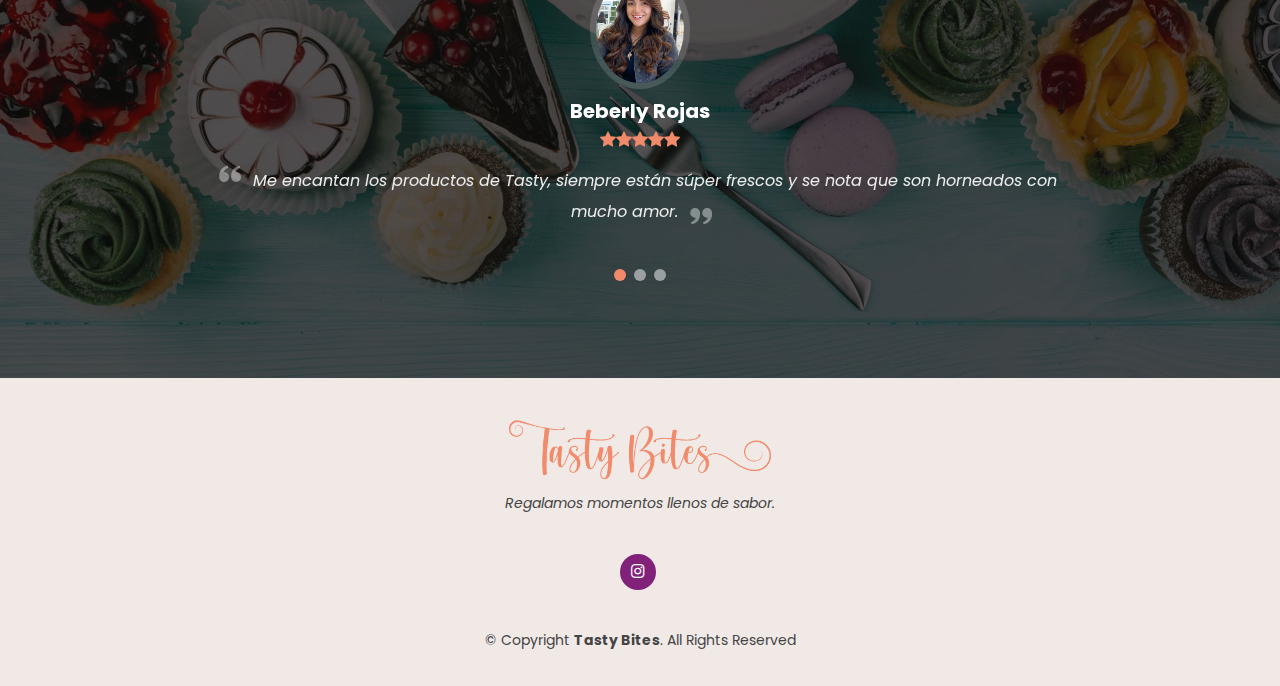
==== commit aa229213: "removing stuff" ====
--- a/acerca.html
+++ b/acerca.html
@@ -210,7 +210,6 @@
   <script src="assets/vendor/glightbox/js/glightbox.min.js"></script>
   <script src="assets/vendor/isotope-layout/isotope.pkgd.min.js"></script>
   <script src="assets/vendor/swiper/swiper-bundle.min.js"></script>
-  <script src="assets/vendor/php-email-form/validate.js"></script>
 
   <!-- Template Main JS File -->
   <script src="assets/js/main.js"></script>
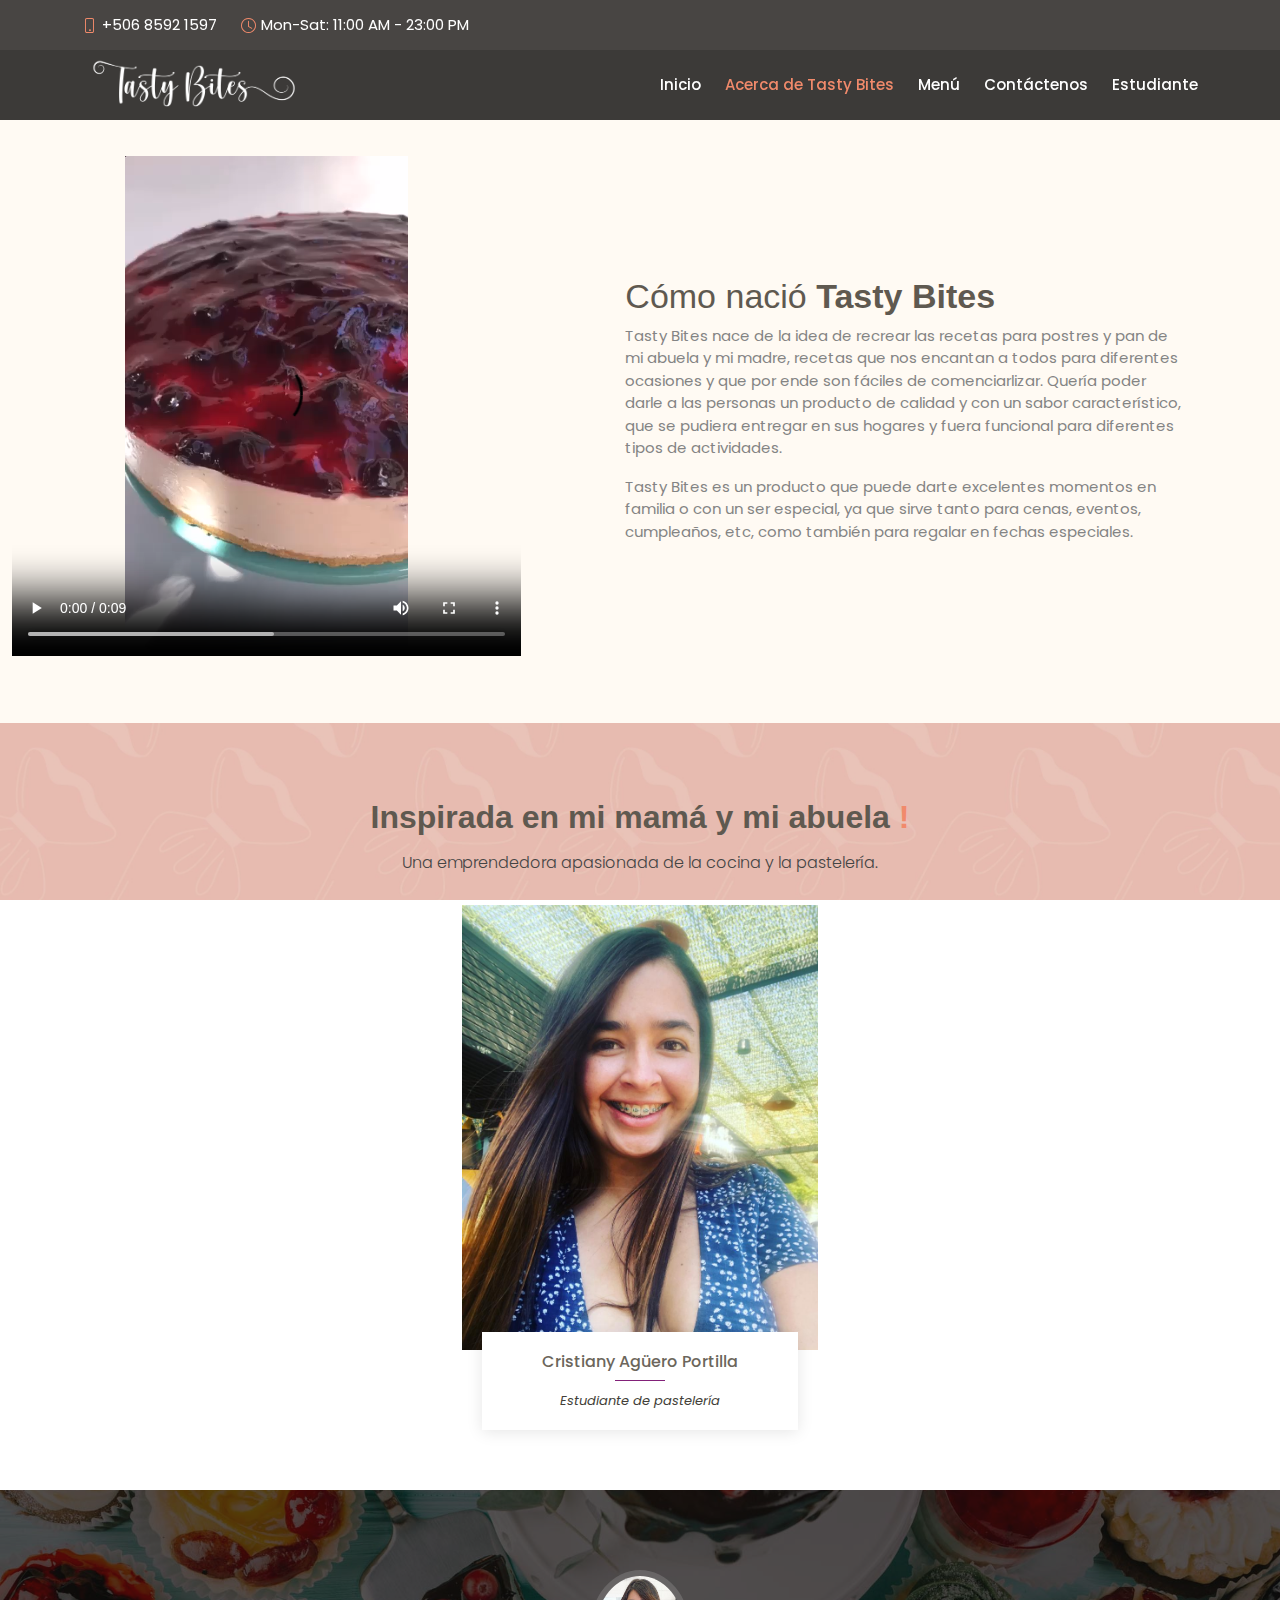
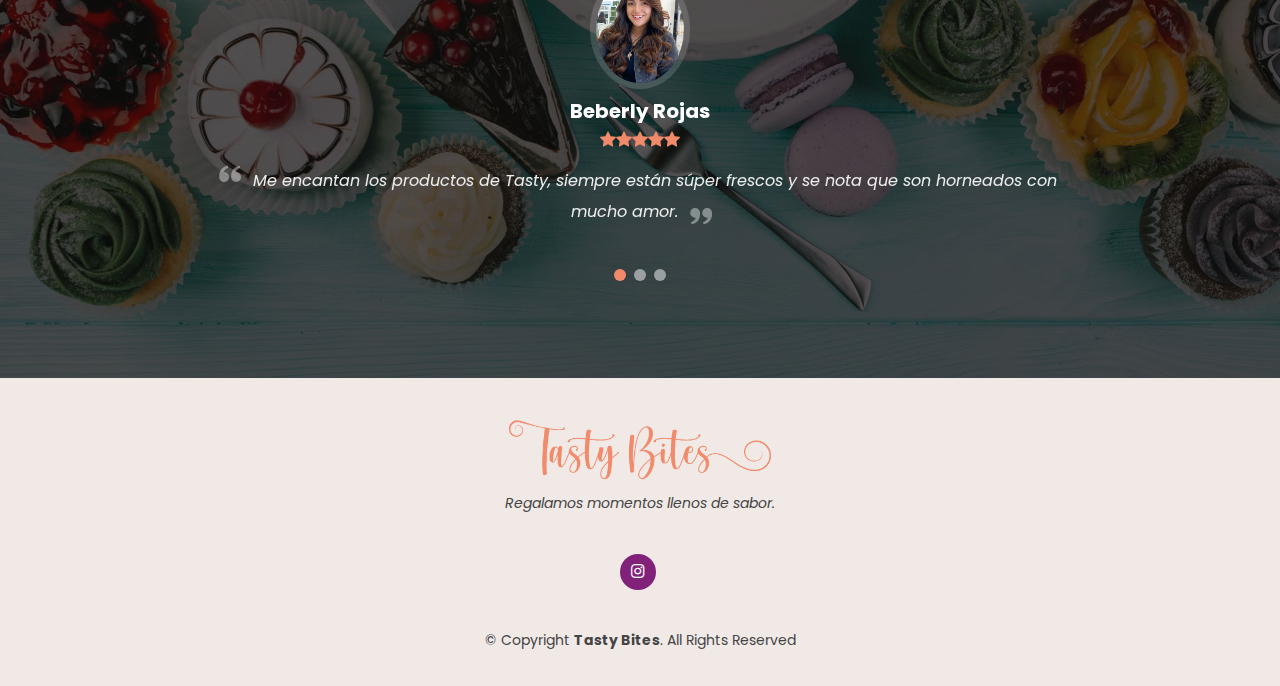
==== commit ea14e2be: "final changes" ====
--- a/acerca.html
+++ b/acerca.html
@@ -27,6 +27,8 @@
   <!-- Template Main CSS File -->
   <link href="assets/css/style.css" rel="stylesheet">
 
+  <link href="assets/css/additionalcss.css" rel="stylesheet">
+
 </head>
 
 <body>
@@ -53,6 +55,7 @@
           <li><a class="nav-link scrollto" href="#about">Acerca de Tasty Bites</a></li>
           <li><a class="nav-link scrollto" href="menu.html">Menú</a></li>
           <li><a class="nav-link scrollto" href="contacto.html">Contáctenos</a></li>
+          <li><a class="nav-link scrollto" href="estudiante.html">Estudiante</a></li>
         </ul>
         <i class="bi bi-list mobile-nav-toggle"></i>
       </nav><!-- .navbar -->
@@ -78,18 +81,12 @@
           <div class="col-lg-7 d-flex flex-column justify-content-center align-items-stretch">
 
             <div class="content">
-              <h3>Eum ipsam laborum deleniti <strong>velit pariatur architecto aut nihil</strong></h3>
+              <h3>Cómo nació <strong>Tasty Bites</strong></h3>
               <p>
-                Lorem ipsum dolor sit amet, consectetur adipiscing elit, sed do eiusmod tempor incididunt ut labore et dolore magna aliqua. Duis aute irure dolor in reprehenderit
-              </p>
-              <p class="fst-italic">
-                Lorem ipsum dolor sit amet, consectetur adipiscing elit, sed do eiusmod tempor incididunt ut labore et dolore
-                magna aliqua.
+                Tasty Bites nace de la idea de recrear las recetas para postres y pan de mi abuela y mi madre, recetas que nos encantan a todos para diferentes ocasiones y que por ende son fáciles de comenciarlizar. Quería poder darle a las personas un producto de calidad y con un sabor característico, que se pudiera entregar en sus hogares y fuera funcional para diferentes tipos de actividades.
               </p>
               <p>
-                Ullamco laboris nisi ut aliquip ex ea commodo consequat. Duis aute irure dolor in reprehenderit in voluptate
-                velit esse cillum dolore eu fugiat nulla pariatur. Excepteur sint occaecat cupidatat non proident, sunt in
-                culpa qui officia deserunt mollit anim id est laborum
+                Tasty Bites es un producto que puede darte excelentes momentos en familia o con un ser especial, ya que sirve tanto para cenas, eventos, cumpleaños, etc, como también para regalar en fechas especiales.
               </p>
             </div>
 
--- a/assets/css/style.css
+++ b/assets/css/style.css
@@ -1,16 +1,6 @@
 body {
   font-family: "Poppins", sans-serif;
   color: #444444;
-}
-
-a {
-  text-decoration: none;
-  color: #f18a6b;
-}
-
-a:hover {
-  color: #822179;
-  text-decoration: none;
 }
 
 h1,
@@ -529,68 +519,6 @@
 @media (min-width: 1024px) {
   .section-title p {
     width: 50%;
-  }
-}
-
-/*--------------------------------------------------------------
-# Breadcrumbs
---------------------------------------------------------------*/
-.breadcrumbs {
-  padding: 20px 0;
-  background-color: #f2f1ef;
-  min-height: 40px;
-  margin-top: 120px;
-}
-
-@media (max-width: 992px) {
-  .breadcrumbs {
-    margin-top: 70px;
-  }
-}
-
-.breadcrumbs h2 {
-  font-size: 24px;
-  font-weight: 300;
-  margin: 0;
-}
-
-@media (max-width: 992px) {
-  .breadcrumbs h2 {
-    margin: 0 0 10px 0;
-  }
-}
-
-.breadcrumbs ol {
-  display: flex;
-  flex-wrap: wrap;
-  list-style: none;
-  padding: 0;
-  margin: 0;
-  font-size: 14px;
-}
-
-.breadcrumbs ol li+li {
-  padding-left: 10px;
-}
-
-.breadcrumbs ol li+li::before {
-  display: inline-block;
-  padding-right: 10px;
-  color: #6c757d;
-  content: "/";
-}
-
-@media (max-width: 768px) {
-  .breadcrumbs .d-flex {
-    display: block !important;
-  }
-
-  .breadcrumbs ol {
-    display: block;
-  }
-
-  .breadcrumbs ol li {
-    display: inline-block;
   }
 }
 
@@ -772,10 +700,6 @@
   }
 }
 
-/*--------------------------------------------------------------
-# Whu Us
---------------------------------------------------------------*/
-
 @media (max-width: 768px) {
   section.why-us {
     padding:0;
@@ -826,16 +750,6 @@
 .why-us .box:hover h4,
 .why-us .box:hover p {
   color: #fff;
-}
-
-@media (max-width: 768px) {
-  section.why-us {
-    padding: 25px 25px 0;
-  }
-}
-
-.mainContent {
-  padding: 25px 0;
 }
 
 /*--------------------------------------------------------------
@@ -984,7 +898,7 @@
 # Events
 --------------------------------------------------------------*/
 .events {
-  background: url(../img/background1.jpg) center center no-repeat;
+  background: url(../img/background3.jpg) center center no-repeat;
   background-size: cover;
   position: relative;
 }
@@ -1528,9 +1442,4 @@
 
 #footer .credits {
   font-size: 13px;
-}
-
-#map {
-  width: 100%;
-  height: 300px;
 }--- a/assets/css/additionalcss.css
+++ b/assets/css/additionalcss.css
@@ -0,0 +1,117 @@
+a {
+    text-decoration: none;
+    color: #f18a6b;
+  }
+  
+  a:hover {
+    color: #822179;
+    text-decoration: none;
+  }
+
+  .mainContent {
+    padding: 25px 25px;
+  }
+  
+  @media only screen and (min-width: 768px) {
+    .mainContent {
+      padding: 0 50px;
+    }
+  }
+  
+  .map {
+    padding: 0 11px 50px;
+  }
+  
+  @media only screen and (min-width: 768px) {
+    .map {
+      padding: 0;
+    }
+  }
+  
+  #map {
+    width: 100%;
+    height: 375px;
+  }
+  
+.estudiante {
+    background: #444444;
+    padding: 60px 0;
+    position: relative;
+    color: #ffffff;
+  }
+  
+  .estudiante ul {
+    text-align: left;
+    list-style: none;
+  }
+  
+  
+  .estudiante .container {
+    position: relative;
+    z-index: 10;
+  }
+  
+  .estudiante .member {
+    text-align: center;
+    margin-bottom: 80px;
+    position: relative;
+  }
+  
+  .estudiante .member .pic {
+    overflow: hidden;
+  }
+  .estudiante .member .pic img {
+    max-width: 60%;
+  }
+  
+  .estudiante .member .member-info {
+    position: absolute;
+    bottom: -80px;
+    left: 20px;
+    right: 20px;
+    background: #fff;
+    padding: 20px 0;
+    color: #433f39;
+    box-shadow: 0px 2px 15px rgba(0, 0, 0, 0.1);
+    overflow: hidden;
+    transition: max-height 0.5s ease-in-out;
+  }
+  
+  .estudiante .member h4 {
+    font-weight: 500;
+    margin-bottom: 10px;
+    font-size: 16px;
+    color: #6c665c;
+    position: relative;
+    padding-bottom: 10px;
+    font-family: "Poppins", sans-serif;
+  }
+  
+  .estudiante .member h4::after {
+    content: "";
+    position: absolute;
+    display: block;
+    width: 50px;
+    height: 1px;
+    background: #822179;
+    bottom: 0;
+    left: calc(50% - 25px);
+  }
+  
+  .estudiante .member span {
+    font-style: italic;
+    display: block;
+    font-size: 13px;
+  }
+  
+  @media (max-width: 992px) {
+    .estudiante .member {
+      margin-bottom: 110px;
+    }
+  }
+  
+  @media (min-width: 1024px) {
+    .estudiante {
+      background-attachment: fixed;
+    }
+  }